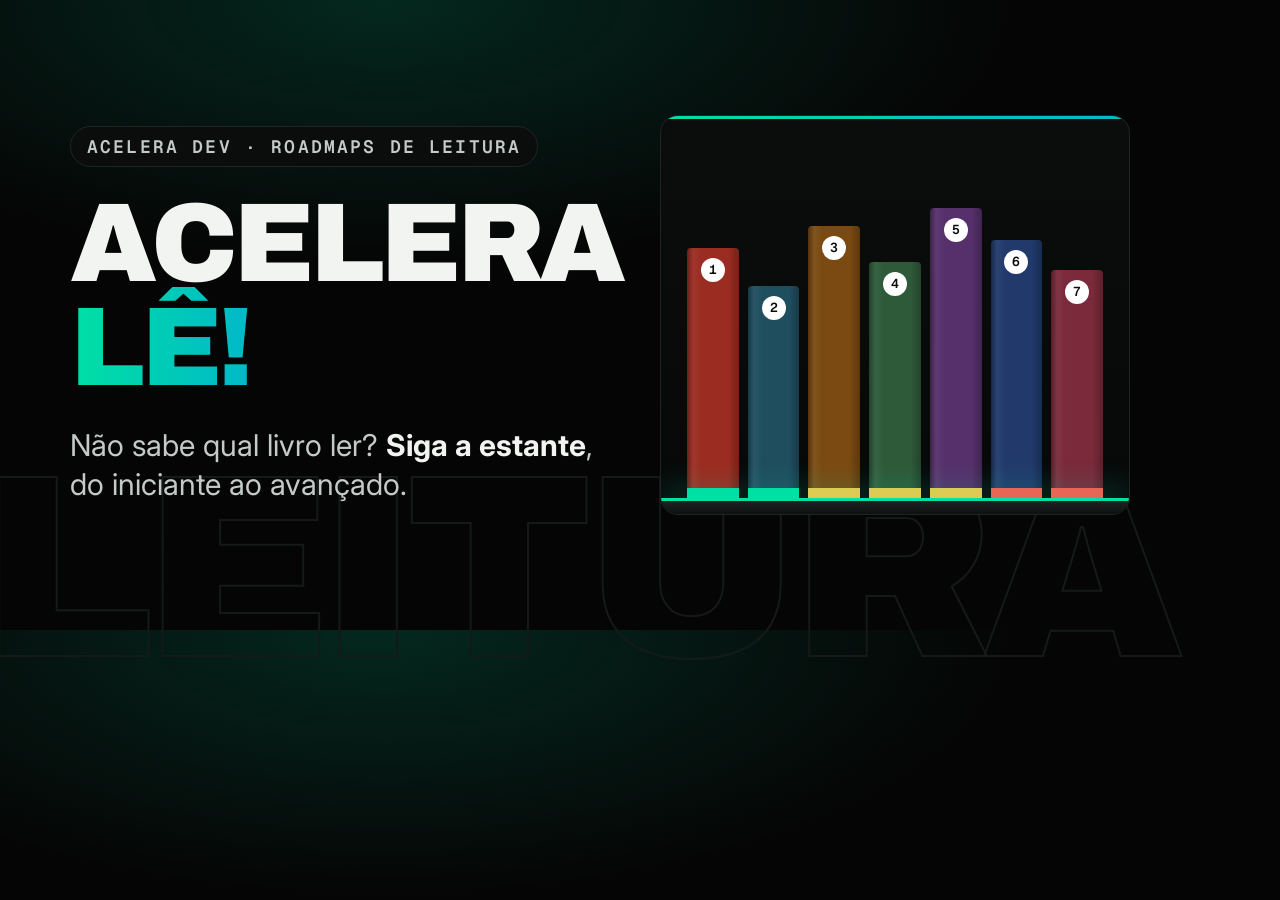
==== ferramentas/preview.html @ d43c3f8c "Adiciona prévia ao compartilhar, filtros e botão "Copiar link" - Prévia do link (Open Graph/Twitter)" ====
<!doctype html>
<!-- Fonte da imagem de prévia (img/preview.png), usada quando o link é
     compartilhado no WhatsApp, Discord, LinkedIn etc.
     Para gerar de novo, tire um print de 1200×630 desta página. Exemplo:
     msedge --headless --window-size=1200,630 --screenshot=img/preview.png ferramentas/preview.html -->
<html lang="pt-BR">
<head>
<meta charset="utf-8">
<link rel="stylesheet" href="https://fonts.googleapis.com/css2?family=Archivo:wght@800;900&family=Geist+Mono:wght@600&family=Inter:wght@600&display=swap">
<style>
  * { box-sizing: border-box; margin: 0; }
  body {
    width: 1200px; height: 630px; overflow: hidden;
    background: #050505 radial-gradient(ellipse 70% 60% at 30% 0%, rgba(0,224,164,.16), transparent 70%);
    color: #f2f4f1; font-family: Inter, sans-serif;
    display: grid; grid-template-columns: 1fr 470px; align-items: center;
    padding: 0 70px; position: relative;
  }
  .fundo {
    position: absolute; left: -20px; bottom: -70px;
    font: 900 260px/1 Archivo, sans-serif; letter-spacing: -.04em;
    color: transparent; -webkit-text-stroke: 2px #151a19;
  }
  .texto { position: relative; }
  .selo {
    display: inline-block; padding: 8px 16px; border: 1px solid #1f2524; border-radius: 999px;
    background: #0b0d0d; font: 600 18px "Geist Mono", monospace; letter-spacing: .12em;
    text-transform: uppercase; color: #c4cbc7;
  }
  h1 { margin-top: 26px; font: 900 112px/.92 Archivo, sans-serif; letter-spacing: -.04em; text-transform: uppercase; }
  h1 span { background: linear-gradient(90deg,#00e0a4,#00b9c8); -webkit-background-clip: text; color: transparent; }
  p { margin-top: 26px; font-size: 30px; line-height: 1.3; color: #c4cbc7; max-width: 560px; }
  p b { color: #f2f4f1; }
  .estante {
    position: relative; height: 400px; padding: 30px 26px 0;
    border: 1px solid #1f2524; border-radius: 18px; background: linear-gradient(#0b0d0d,#070909);
    display: flex; flex-direction: column; justify-content: flex-end; overflow: hidden;
  }
  .estante::before { content: ""; position: absolute; inset: 0 0 auto; height: 3px; background: linear-gradient(90deg,#00e0a4,#00b9c8); }
  .livros { display: flex; align-items: flex-end; gap: 9px; }
  .livro { width: 52px; border-radius: 4px 4px 1px 1px; display: flex; flex-direction: column; align-items: center; padding-top: 10px;
    background-image: linear-gradient(90deg, rgba(0,0,0,.3), rgba(255,255,255,.05) 12%, transparent 28%, transparent 80%, rgba(0,0,0,.25)); }
  .livro i { width: 24px; height: 24px; border-radius: 50%; background: #fff; color: #0b0d0d; font: 600 13px/24px "Geist Mono", monospace; text-align: center; font-style: normal; }
  .livro b { flex: 1; }
  .livro s { display: block; width: 100%; height: 10px; }
  .tabua { height: 16px; margin: 0 -26px; background: linear-gradient(#1c2221,#0e1111); border-top: 3px solid #00e0a4; box-shadow: 0 -10px 28px rgba(0,224,164,.22); }
</style>
</head>
<body>
  <span class="fundo">LEITURA</span>
  <div class="texto">
    <span class="selo">Acelera Dev · Roadmaps de leitura</span>
    <h1>Acelera<br><span>Lê!</span></h1>
    <p>Não sabe qual livro ler? <b>Siga a estante</b>, do iniciante ao avançado.</p>
  </div>
  <div class="estante">
    <div class="livros">
      <div class="livro" style="height:250px;background-color:#9B2C22"><i>1</i><b></b><s style="background:#00e0a4"></s></div>
      <div class="livro" style="height:212px;background-color:#1F4E5F"><i>2</i><b></b><s style="background:#00e0a4"></s></div>
      <div class="livro" style="height:272px;background-color:#7A4A12"><i>3</i><b></b><s style="background:#f2c94c"></s></div>
      <div class="livro" style="height:236px;background-color:#2E5A3A"><i>4</i><b></b><s style="background:#f2c94c"></s></div>
      <div class="livro" style="height:290px;background-color:#56306B"><i>5</i><b></b><s style="background:#f2c94c"></s></div>
      <div class="livro" style="height:258px;background-color:#213A6B"><i>6</i><b></b><s style="background:#ff5a4e"></s></div>
      <div class="livro" style="height:228px;background-color:#7A2A3A"><i>7</i><b></b><s style="background:#ff5a4e"></s></div>
    </div>
    <div class="tabua"></div>
  </div>
</body>
</html>
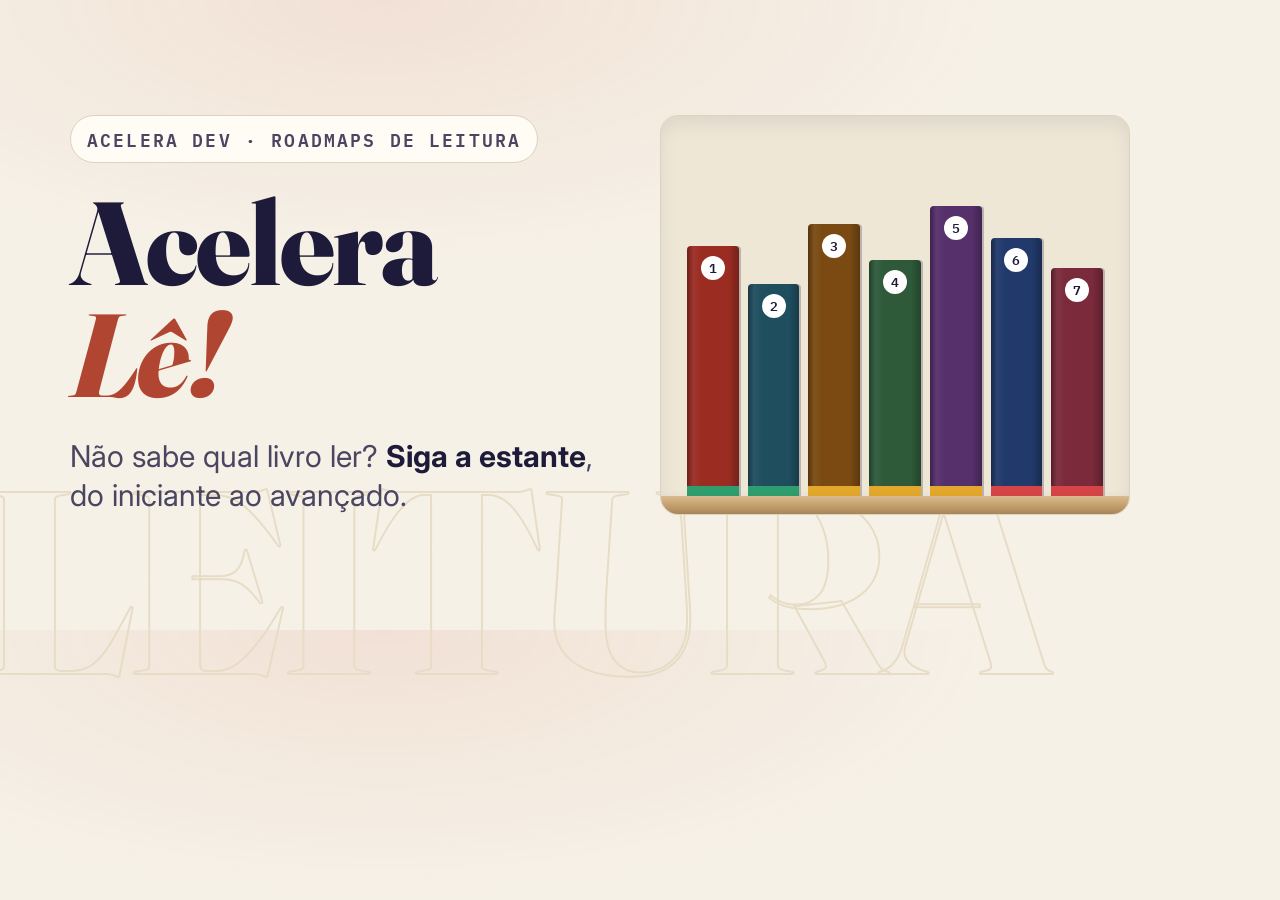
==== commit a1558bea: "Nova paleta "Papel e tinta", títulos na horizontal e capa 3D - Paleta própria (creme de papel, tinta" ====
--- a/ferramentas/preview.html
+++ b/ferramentas/preview.html
@@ -6,44 +6,46 @@
 <html lang="pt-BR">
 <head>
 <meta charset="utf-8">
-<link rel="stylesheet" href="https://fonts.googleapis.com/css2?family=Archivo:wght@800;900&family=Geist+Mono:wght@600&family=Inter:wght@600&display=swap">
+<link rel="stylesheet" href="https://fonts.googleapis.com/css2?family=Fraunces:ital,opsz,wght@0,9..144,800;1,9..144,800&family=IBM+Plex+Mono:wght@600&family=Inter:wght@600&display=swap">
 <style>
+  /* Paleta "Papel e tinta", a mesma do site */
   * { box-sizing: border-box; margin: 0; }
   body {
     width: 1200px; height: 630px; overflow: hidden;
-    background: #050505 radial-gradient(ellipse 70% 60% at 30% 0%, rgba(0,224,164,.16), transparent 70%);
-    color: #f2f4f1; font-family: Inter, sans-serif;
+    background: #f6f1e7 radial-gradient(ellipse 70% 60% at 30% 0%, rgba(200,85,61,.10), transparent 70%);
+    color: #1e1b3a; font-family: Inter, sans-serif;
     display: grid; grid-template-columns: 1fr 470px; align-items: center;
     padding: 0 70px; position: relative;
   }
   .fundo {
-    position: absolute; left: -20px; bottom: -70px;
-    font: 900 260px/1 Archivo, sans-serif; letter-spacing: -.04em;
-    color: transparent; -webkit-text-stroke: 2px #151a19;
+    position: absolute; left: -20px; bottom: -80px;
+    font: 800 260px/1 Fraunces, serif; letter-spacing: -.03em;
+    color: transparent; -webkit-text-stroke: 2px #e7dcc6;
   }
   .texto { position: relative; }
   .selo {
-    display: inline-block; padding: 8px 16px; border: 1px solid #1f2524; border-radius: 999px;
-    background: #0b0d0d; font: 600 18px "Geist Mono", monospace; letter-spacing: .12em;
-    text-transform: uppercase; color: #c4cbc7;
+    display: inline-block; padding: 8px 16px; border: 1px solid #ddd2bd; border-radius: 999px;
+    background: #fffcf5; font: 600 18px "IBM Plex Mono", monospace; letter-spacing: .12em;
+    text-transform: uppercase; color: #4a4560;
   }
-  h1 { margin-top: 26px; font: 900 112px/.92 Archivo, sans-serif; letter-spacing: -.04em; text-transform: uppercase; }
-  h1 span { background: linear-gradient(90deg,#00e0a4,#00b9c8); -webkit-background-clip: text; color: transparent; }
-  p { margin-top: 26px; font-size: 30px; line-height: 1.3; color: #c4cbc7; max-width: 560px; }
-  p b { color: #f2f4f1; }
+  h1 { margin-top: 24px; font: 800 118px/.95 Fraunces, serif; letter-spacing: -.02em; }
+  h1 span { color: #b04632; font-style: italic; }
+  p { margin-top: 26px; font-size: 30px; line-height: 1.3; color: #4a4560; max-width: 560px; }
+  p b { color: #1e1b3a; }
   .estante {
     position: relative; height: 400px; padding: 30px 26px 0;
-    border: 1px solid #1f2524; border-radius: 18px; background: linear-gradient(#0b0d0d,#070909);
+    border: 1px solid #ddd2bd; border-radius: 18px; background: #efe7d6;
+    box-shadow: inset 0 8px 18px rgba(30,27,58,.08);
     display: flex; flex-direction: column; justify-content: flex-end; overflow: hidden;
   }
-  .estante::before { content: ""; position: absolute; inset: 0 0 auto; height: 3px; background: linear-gradient(90deg,#00e0a4,#00b9c8); }
   .livros { display: flex; align-items: flex-end; gap: 9px; }
   .livro { width: 52px; border-radius: 4px 4px 1px 1px; display: flex; flex-direction: column; align-items: center; padding-top: 10px;
+    box-shadow: 2px 0 0 rgba(30,27,58,.25);
     background-image: linear-gradient(90deg, rgba(0,0,0,.3), rgba(255,255,255,.05) 12%, transparent 28%, transparent 80%, rgba(0,0,0,.25)); }
-  .livro i { width: 24px; height: 24px; border-radius: 50%; background: #fff; color: #0b0d0d; font: 600 13px/24px "Geist Mono", monospace; text-align: center; font-style: normal; }
+  .livro i { width: 24px; height: 24px; border-radius: 50%; background: #fff; color: #1e1b3a; font: 600 13px/24px "IBM Plex Mono", monospace; text-align: center; font-style: normal; }
   .livro b { flex: 1; }
   .livro s { display: block; width: 100%; height: 10px; }
-  .tabua { height: 16px; margin: 0 -26px; background: linear-gradient(#1c2221,#0e1111); border-top: 3px solid #00e0a4; box-shadow: 0 -10px 28px rgba(0,224,164,.22); }
+  .tabua { height: 18px; margin: 0 -26px; background: linear-gradient(#d9bb8f, #c39e6c 55%, #a8845a); box-shadow: 0 6px 12px rgba(30,27,58,.18); }
 </style>
 </head>
 <body>
@@ -55,13 +57,13 @@
   </div>
   <div class="estante">
     <div class="livros">
-      <div class="livro" style="height:250px;background-color:#9B2C22"><i>1</i><b></b><s style="background:#00e0a4"></s></div>
-      <div class="livro" style="height:212px;background-color:#1F4E5F"><i>2</i><b></b><s style="background:#00e0a4"></s></div>
-      <div class="livro" style="height:272px;background-color:#7A4A12"><i>3</i><b></b><s style="background:#f2c94c"></s></div>
-      <div class="livro" style="height:236px;background-color:#2E5A3A"><i>4</i><b></b><s style="background:#f2c94c"></s></div>
-      <div class="livro" style="height:290px;background-color:#56306B"><i>5</i><b></b><s style="background:#f2c94c"></s></div>
-      <div class="livro" style="height:258px;background-color:#213A6B"><i>6</i><b></b><s style="background:#ff5a4e"></s></div>
-      <div class="livro" style="height:228px;background-color:#7A2A3A"><i>7</i><b></b><s style="background:#ff5a4e"></s></div>
+      <div class="livro" style="height:250px;background-color:#9B2C22"><i>1</i><b></b><s style="background:#2f9e6e"></s></div>
+      <div class="livro" style="height:212px;background-color:#1F4E5F"><i>2</i><b></b><s style="background:#2f9e6e"></s></div>
+      <div class="livro" style="height:272px;background-color:#7A4A12"><i>3</i><b></b><s style="background:#e3a82b"></s></div>
+      <div class="livro" style="height:236px;background-color:#2E5A3A"><i>4</i><b></b><s style="background:#e3a82b"></s></div>
+      <div class="livro" style="height:290px;background-color:#56306B"><i>5</i><b></b><s style="background:#e3a82b"></s></div>
+      <div class="livro" style="height:258px;background-color:#213A6B"><i>6</i><b></b><s style="background:#d64545"></s></div>
+      <div class="livro" style="height:228px;background-color:#7A2A3A"><i>7</i><b></b><s style="background:#d64545"></s></div>
     </div>
     <div class="tabua"></div>
   </div>
